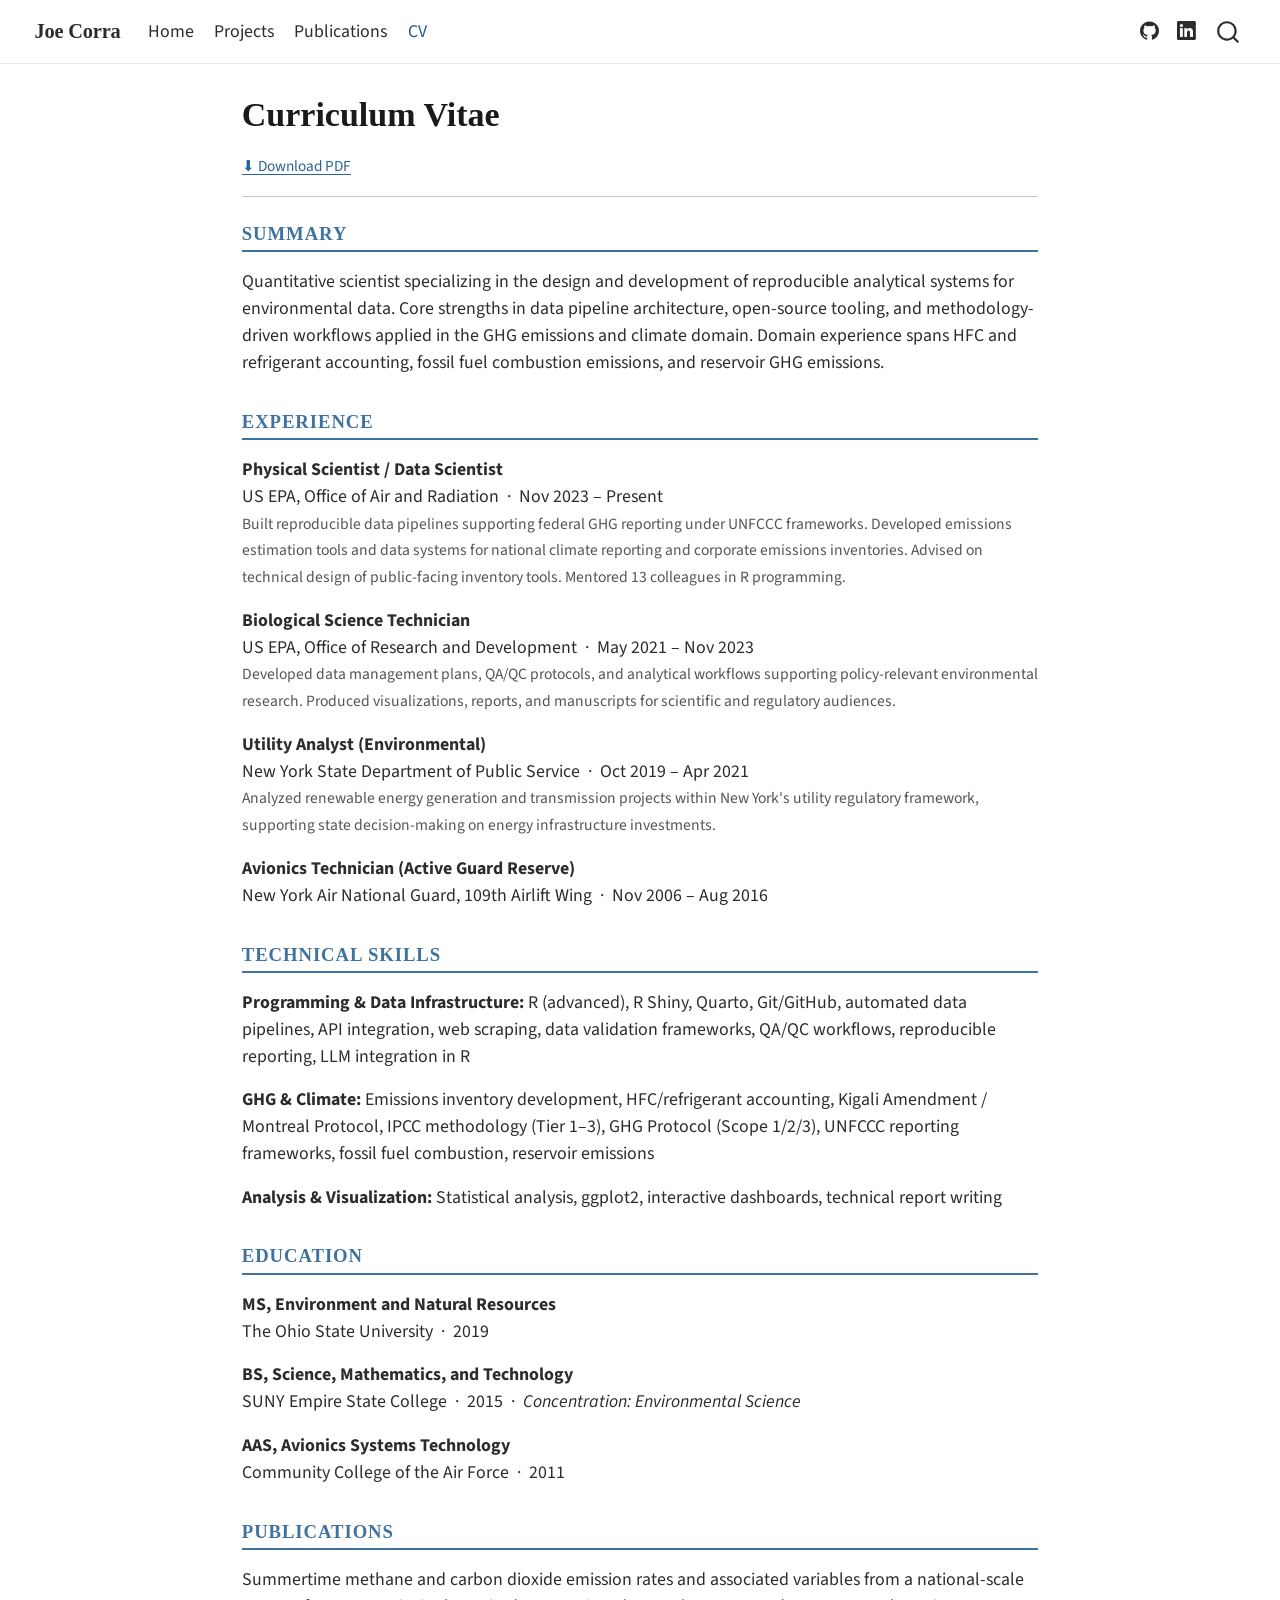
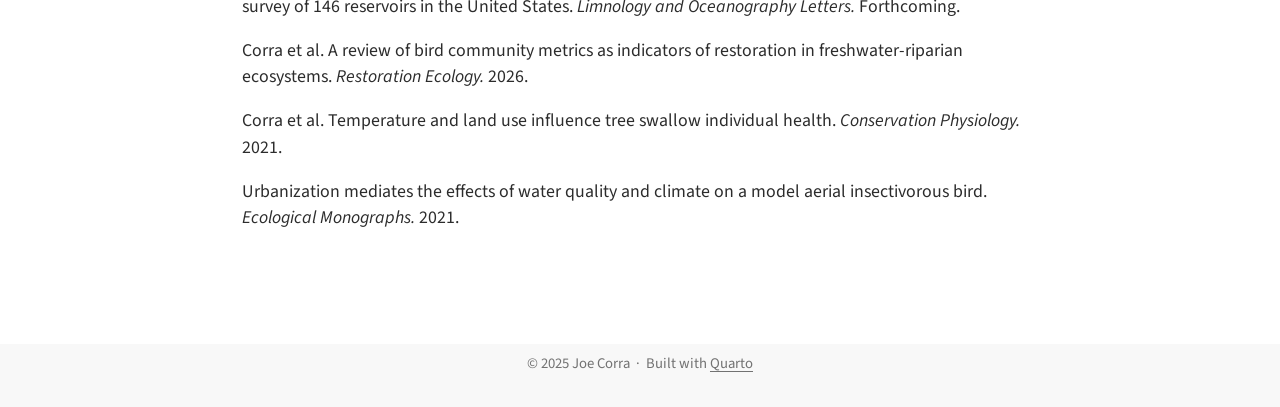
==== cv.html @ 0b9f4dbf "Built site for gh-pages" ====
<!DOCTYPE html>
<html xmlns="http://www.w3.org/1999/xhtml" lang="en" xml:lang="en"><head>

<meta charset="utf-8">
<meta name="generator" content="quarto-1.8.25">

<meta name="viewport" content="width=device-width, initial-scale=1.0, user-scalable=yes">


<title>Curriculum Vitae – Joe Corra</title>
<style>
code{white-space: pre-wrap;}
span.smallcaps{font-variant: small-caps;}
div.columns{display: flex; gap: min(4vw, 1.5em);}
div.column{flex: auto; overflow-x: auto;}
div.hanging-indent{margin-left: 1.5em; text-indent: -1.5em;}
ul.task-list{list-style: none;}
ul.task-list li input[type="checkbox"] {
  width: 0.8em;
  margin: 0 0.8em 0.2em -1em; /* quarto-specific, see https://github.com/quarto-dev/quarto-cli/issues/4556 */ 
  vertical-align: middle;
}
</style>


<script src="site_libs/quarto-nav/quarto-nav.js"></script>
<script src="site_libs/quarto-nav/headroom.min.js"></script>
<script src="site_libs/clipboard/clipboard.min.js"></script>
<script src="site_libs/quarto-search/autocomplete.umd.js"></script>
<script src="site_libs/quarto-search/fuse.min.js"></script>
<script src="site_libs/quarto-search/quarto-search.js"></script>
<meta name="quarto:offset" content="./">
<link href="./images/favicon.png" rel="icon" type="image/png">
<script src="site_libs/quarto-html/quarto.js" type="module"></script>
<script src="site_libs/quarto-html/tabsets/tabsets.js" type="module"></script>
<script src="site_libs/quarto-html/axe/axe-check.js" type="module"></script>
<script src="site_libs/quarto-html/popper.min.js"></script>
<script src="site_libs/quarto-html/tippy.umd.min.js"></script>
<script src="site_libs/quarto-html/anchor.min.js"></script>
<link href="site_libs/quarto-html/tippy.css" rel="stylesheet">
<link href="site_libs/quarto-html/quarto-syntax-highlighting-7b89279ff1a6dce999919e0e67d4d9ec.css" rel="stylesheet" id="quarto-text-highlighting-styles">
<script src="site_libs/bootstrap/bootstrap.min.js"></script>
<link href="site_libs/bootstrap/bootstrap-icons.css" rel="stylesheet">
<link href="site_libs/bootstrap/bootstrap-37721590d85a4b530ad93fb1199bfd0e.min.css" rel="stylesheet" append-hash="true" id="quarto-bootstrap" data-mode="light">
<script id="quarto-search-options" type="application/json">{
  "location": "navbar",
  "copy-button": false,
  "collapse-after": 3,
  "panel-placement": "end",
  "type": "overlay",
  "limit": 50,
  "keyboard-shortcut": [
    "f",
    "/",
    "s"
  ],
  "show-item-context": false,
  "language": {
    "search-no-results-text": "No results",
    "search-matching-documents-text": "matching documents",
    "search-copy-link-title": "Copy link to search",
    "search-hide-matches-text": "Hide additional matches",
    "search-more-match-text": "more match in this document",
    "search-more-matches-text": "more matches in this document",
    "search-clear-button-title": "Clear",
    "search-text-placeholder": "",
    "search-detached-cancel-button-title": "Cancel",
    "search-submit-button-title": "Submit",
    "search-label": "Search"
  }
}</script>
<style>html{ scroll-behavior: smooth; }</style>


<link rel="stylesheet" href="styles/custom.css">
</head>

<body class="nav-fixed fullcontent quarto-light">

<div id="quarto-search-results"></div>
  <header id="quarto-header" class="headroom fixed-top">
    <nav class="navbar navbar-expand-lg " data-bs-theme="dark">
      <div class="navbar-container container-fluid">
      <div class="navbar-brand-container mx-auto">
    <a href="./index.html" class="navbar-brand navbar-brand-logo">
    </a>
    <a class="navbar-brand" href="./index.html">
    <span class="navbar-title">Joe Corra</span>
    </a>
  </div>
            <div id="quarto-search" class="" title="Search"></div>
          <button class="navbar-toggler" type="button" data-bs-toggle="collapse" data-bs-target="#navbarCollapse" aria-controls="navbarCollapse" role="menu" aria-expanded="false" aria-label="Toggle navigation" onclick="if (window.quartoToggleHeadroom) { window.quartoToggleHeadroom(); }">
  <span class="navbar-toggler-icon"></span>
</button>
          <div class="collapse navbar-collapse" id="navbarCollapse">
            <ul class="navbar-nav navbar-nav-scroll me-auto">
  <li class="nav-item">
    <a class="nav-link" href="./index.html"> 
<span class="menu-text">Home</span></a>
  </li>  
  <li class="nav-item">
    <a class="nav-link" href="./projects.html"> 
<span class="menu-text">Projects</span></a>
  </li>  
  <li class="nav-item">
    <a class="nav-link" href="./publications.html"> 
<span class="menu-text">Publications</span></a>
  </li>  
  <li class="nav-item">
    <a class="nav-link active" href="./cv.html" aria-current="page"> 
<span class="menu-text">CV</span></a>
  </li>  
</ul>
            <ul class="navbar-nav navbar-nav-scroll ms-auto">
  <li class="nav-item compact">
    <a class="nav-link" href="https://github.com/joecorra"> <i class="bi bi-github" role="img">
</i> 
<span class="menu-text"></span></a>
  </li>  
  <li class="nav-item compact">
    <a class="nav-link" href="https://linkedin.com/in/joecorra"> <i class="bi bi-linkedin" role="img">
</i> 
<span class="menu-text"></span></a>
  </li>  
</ul>
          </div> <!-- /navcollapse -->
            <div class="quarto-navbar-tools">
</div>
      </div> <!-- /container-fluid -->
    </nav>
</header>
<!-- content -->
<div id="quarto-content" class="quarto-container page-columns page-rows-contents page-layout-article page-navbar">
<!-- sidebar -->
<!-- margin-sidebar -->
    
<!-- main -->
<main class="content" id="quarto-document-content">

<header id="title-block-header" class="quarto-title-block default">
<div class="quarto-title">
<h1 class="title">Curriculum Vitae</h1>
</div>



<div class="quarto-title-meta">

    
  
    
  </div>
  


</header>


<p><a href="cv/resume_corra_j.pdf" download="" style="font-size:0.9rem;"> ⬇ Download PDF </a></p>
<hr>
<div class="cv-section">
  <h3 class="anchored">Summary</h3>
  <p>
    Quantitative scientist specializing in the design and development of reproducible 
    analytical systems for environmental data. Core strengths in data pipeline 
    architecture, open-source tooling, and methodology-driven workflows applied in 
    the GHG emissions and climate domain. Domain experience spans HFC and refrigerant 
    accounting, fossil fuel combustion emissions, and reservoir GHG emissions.
  </p>
</div>

<div class="cv-section">
  <h3 class="anchored">Experience</h3>

  <p>
    <strong>Physical Scientist / Data Scientist</strong><br>
    US EPA, Office of Air and Radiation &nbsp;·&nbsp; Nov 2023 – Present<br>
    <span style="font-size:0.92rem; color:#555;">
      Built reproducible data pipelines supporting federal GHG reporting under UNFCCC 
      frameworks. Developed emissions estimation tools and data systems for national 
      climate reporting and corporate emissions inventories. Advised on technical design 
      of public-facing inventory tools. Mentored 13 colleagues in R programming.
    </span>
  </p>

  <p>
    <strong>Biological Science Technician</strong><br>
    US EPA, Office of Research and Development &nbsp;·&nbsp; May 2021 – Nov 2023<br>
    <span style="font-size:0.92rem; color:#555;">
      Developed data management plans, QA/QC protocols, and analytical workflows 
      supporting policy-relevant environmental research. Produced visualizations, 
      reports, and manuscripts for scientific and regulatory audiences.
    </span>
  </p>

  <p>
    <strong>Utility Analyst (Environmental)</strong><br>
    New York State Department of Public Service &nbsp;·&nbsp; Oct 2019 – Apr 2021<br>
    <span style="font-size:0.92rem; color:#555;">
      Analyzed renewable energy generation and transmission projects within New York's 
      utility regulatory framework, supporting state decision-making on energy 
      infrastructure investments.
    </span>
  </p>

  <p>
    <strong>Avionics Technician (Active Guard Reserve)</strong><br>
    New York Air National Guard, 109th Airlift Wing &nbsp;·&nbsp; Nov 2006 – Aug 2016
  </p>
</div>

<div class="cv-section">
  <h3 class="anchored">Technical Skills</h3>
  <p>
    <strong>Programming &amp; Data Infrastructure:</strong> R (advanced), R Shiny, Quarto, 
    Git/GitHub, automated data pipelines, API integration, web scraping, data validation 
    frameworks, QA/QC workflows, reproducible reporting, LLM integration in R
  </p>
  <p>
    <strong>GHG &amp; Climate:</strong> Emissions inventory development, HFC/refrigerant 
    accounting, Kigali Amendment / Montreal Protocol, IPCC methodology (Tier 1–3), 
    GHG Protocol (Scope 1/2/3), UNFCCC reporting frameworks, fossil fuel combustion, 
    reservoir emissions
  </p>
  <p>
    <strong>Analysis &amp; Visualization:</strong> Statistical analysis, ggplot2, 
    interactive dashboards, technical report writing
  </p>
</div>

<div class="cv-section">
  <h3 class="anchored">Education</h3>
  <p>
    <strong>MS, Environment and Natural Resources</strong><br>
    The Ohio State University &nbsp;·&nbsp; 2019
  </p>
  <p>
    <strong>BS, Science, Mathematics, and Technology</strong><br>
    SUNY Empire State College &nbsp;·&nbsp; 2015 &nbsp;·&nbsp; 
    <em>Concentration: Environmental Science</em>
  </p>
  <p>
    <strong>AAS, Avionics Systems Technology</strong><br>
    Community College of the Air Force &nbsp;·&nbsp; 2011
  </p>
</div>

<div class="cv-section">
  <h3 class="anchored">Publications</h3>
  <p>
    Summertime methane and carbon dioxide emission rates and associated variables from 
    a national-scale survey of 146 reservoirs in the United States. 
    <em>Limnology and Oceanography Letters.</em> Forthcoming.
  </p>
  <p>
    Corra et al. A review of bird community metrics as indicators of restoration in 
    freshwater-riparian ecosystems. <em>Restoration Ecology.</em> 2026.
  </p>
  <p>
    Corra et al. Temperature and land use influence tree swallow individual health. 
    <em>Conservation Physiology.</em> 2021.
  </p>
  <p>
    Urbanization mediates the effects of water quality and climate on a model aerial 
    insectivorous bird. <em>Ecological Monographs.</em> 2021.
  </p>
</div>



</main> <!-- /main -->
<script id="quarto-html-after-body" type="application/javascript">
  window.document.addEventListener("DOMContentLoaded", function (event) {
    const icon = "";
    const anchorJS = new window.AnchorJS();
    anchorJS.options = {
      placement: 'right',
      icon: icon
    };
    anchorJS.add('.anchored');
    const isCodeAnnotation = (el) => {
      for (const clz of el.classList) {
        if (clz.startsWith('code-annotation-')) {                     
          return true;
        }
      }
      return false;
    }
    const onCopySuccess = function(e) {
      // button target
      const button = e.trigger;
      // don't keep focus
      button.blur();
      // flash "checked"
      button.classList.add('code-copy-button-checked');
      var currentTitle = button.getAttribute("title");
      button.setAttribute("title", "Copied!");
      let tooltip;
      if (window.bootstrap) {
        button.setAttribute("data-bs-toggle", "tooltip");
        button.setAttribute("data-bs-placement", "left");
        button.setAttribute("data-bs-title", "Copied!");
        tooltip = new bootstrap.Tooltip(button, 
          { trigger: "manual", 
            customClass: "code-copy-button-tooltip",
            offset: [0, -8]});
        tooltip.show();    
      }
      setTimeout(function() {
        if (tooltip) {
          tooltip.hide();
          button.removeAttribute("data-bs-title");
          button.removeAttribute("data-bs-toggle");
          button.removeAttribute("data-bs-placement");
        }
        button.setAttribute("title", currentTitle);
        button.classList.remove('code-copy-button-checked');
      }, 1000);
      // clear code selection
      e.clearSelection();
    }
    const getTextToCopy = function(trigger) {
      const outerScaffold = trigger.parentElement.cloneNode(true);
      const codeEl = outerScaffold.querySelector('code');
      for (const childEl of codeEl.children) {
        if (isCodeAnnotation(childEl)) {
          childEl.remove();
        }
      }
      return codeEl.innerText;
    }
    const clipboard = new window.ClipboardJS('.code-copy-button:not([data-in-quarto-modal])', {
      text: getTextToCopy
    });
    clipboard.on('success', onCopySuccess);
    if (window.document.getElementById('quarto-embedded-source-code-modal')) {
      const clipboardModal = new window.ClipboardJS('.code-copy-button[data-in-quarto-modal]', {
        text: getTextToCopy,
        container: window.document.getElementById('quarto-embedded-source-code-modal')
      });
      clipboardModal.on('success', onCopySuccess);
    }
      var localhostRegex = new RegExp(/^(?:http|https):\/\/localhost\:?[0-9]*\//);
      var mailtoRegex = new RegExp(/^mailto:/);
        var filterRegex = new RegExp('/' + window.location.host + '/');
      var isInternal = (href) => {
          return filterRegex.test(href) || localhostRegex.test(href) || mailtoRegex.test(href);
      }
      // Inspect non-navigation links and adorn them if external
     var links = window.document.querySelectorAll('a[href]:not(.nav-link):not(.navbar-brand):not(.toc-action):not(.sidebar-link):not(.sidebar-item-toggle):not(.pagination-link):not(.no-external):not([aria-hidden]):not(.dropdown-item):not(.quarto-navigation-tool):not(.about-link)');
      for (var i=0; i<links.length; i++) {
        const link = links[i];
        if (!isInternal(link.href)) {
          // undo the damage that might have been done by quarto-nav.js in the case of
          // links that we want to consider external
          if (link.dataset.originalHref !== undefined) {
            link.href = link.dataset.originalHref;
          }
        }
      }
    function tippyHover(el, contentFn, onTriggerFn, onUntriggerFn) {
      const config = {
        allowHTML: true,
        maxWidth: 500,
        delay: 100,
        arrow: false,
        appendTo: function(el) {
            return el.parentElement;
        },
        interactive: true,
        interactiveBorder: 10,
        theme: 'quarto',
        placement: 'bottom-start',
      };
      if (contentFn) {
        config.content = contentFn;
      }
      if (onTriggerFn) {
        config.onTrigger = onTriggerFn;
      }
      if (onUntriggerFn) {
        config.onUntrigger = onUntriggerFn;
      }
      window.tippy(el, config); 
    }
    const noterefs = window.document.querySelectorAll('a[role="doc-noteref"]');
    for (var i=0; i<noterefs.length; i++) {
      const ref = noterefs[i];
      tippyHover(ref, function() {
        // use id or data attribute instead here
        let href = ref.getAttribute('data-footnote-href') || ref.getAttribute('href');
        try { href = new URL(href).hash; } catch {}
        const id = href.replace(/^#\/?/, "");
        const note = window.document.getElementById(id);
        if (note) {
          return note.innerHTML;
        } else {
          return "";
        }
      });
    }
    const xrefs = window.document.querySelectorAll('a.quarto-xref');
    const processXRef = (id, note) => {
      // Strip column container classes
      const stripColumnClz = (el) => {
        el.classList.remove("page-full", "page-columns");
        if (el.children) {
          for (const child of el.children) {
            stripColumnClz(child);
          }
        }
      }
      stripColumnClz(note)
      if (id === null || id.startsWith('sec-')) {
        // Special case sections, only their first couple elements
        const container = document.createElement("div");
        if (note.children && note.children.length > 2) {
          container.appendChild(note.children[0].cloneNode(true));
          for (let i = 1; i < note.children.length; i++) {
            const child = note.children[i];
            if (child.tagName === "P" && child.innerText === "") {
              continue;
            } else {
              container.appendChild(child.cloneNode(true));
              break;
            }
          }
          if (window.Quarto?.typesetMath) {
            window.Quarto.typesetMath(container);
          }
          return container.innerHTML
        } else {
          if (window.Quarto?.typesetMath) {
            window.Quarto.typesetMath(note);
          }
          return note.innerHTML;
        }
      } else {
        // Remove any anchor links if they are present
        const anchorLink = note.querySelector('a.anchorjs-link');
        if (anchorLink) {
          anchorLink.remove();
        }
        if (window.Quarto?.typesetMath) {
          window.Quarto.typesetMath(note);
        }
        if (note.classList.contains("callout")) {
          return note.outerHTML;
        } else {
          return note.innerHTML;
        }
      }
    }
    for (var i=0; i<xrefs.length; i++) {
      const xref = xrefs[i];
      tippyHover(xref, undefined, function(instance) {
        instance.disable();
        let url = xref.getAttribute('href');
        let hash = undefined; 
        if (url.startsWith('#')) {
          hash = url;
        } else {
          try { hash = new URL(url).hash; } catch {}
        }
        if (hash) {
          const id = hash.replace(/^#\/?/, "");
          const note = window.document.getElementById(id);
          if (note !== null) {
            try {
              const html = processXRef(id, note.cloneNode(true));
              instance.setContent(html);
            } finally {
              instance.enable();
              instance.show();
            }
          } else {
            // See if we can fetch this
            fetch(url.split('#')[0])
            .then(res => res.text())
            .then(html => {
              const parser = new DOMParser();
              const htmlDoc = parser.parseFromString(html, "text/html");
              const note = htmlDoc.getElementById(id);
              if (note !== null) {
                const html = processXRef(id, note);
                instance.setContent(html);
              } 
            }).finally(() => {
              instance.enable();
              instance.show();
            });
          }
        } else {
          // See if we can fetch a full url (with no hash to target)
          // This is a special case and we should probably do some content thinning / targeting
          fetch(url)
          .then(res => res.text())
          .then(html => {
            const parser = new DOMParser();
            const htmlDoc = parser.parseFromString(html, "text/html");
            const note = htmlDoc.querySelector('main.content');
            if (note !== null) {
              // This should only happen for chapter cross references
              // (since there is no id in the URL)
              // remove the first header
              if (note.children.length > 0 && note.children[0].tagName === "HEADER") {
                note.children[0].remove();
              }
              const html = processXRef(null, note);
              instance.setContent(html);
            } 
          }).finally(() => {
            instance.enable();
            instance.show();
          });
        }
      }, function(instance) {
      });
    }
        let selectedAnnoteEl;
        const selectorForAnnotation = ( cell, annotation) => {
          let cellAttr = 'data-code-cell="' + cell + '"';
          let lineAttr = 'data-code-annotation="' +  annotation + '"';
          const selector = 'span[' + cellAttr + '][' + lineAttr + ']';
          return selector;
        }
        const selectCodeLines = (annoteEl) => {
          const doc = window.document;
          const targetCell = annoteEl.getAttribute("data-target-cell");
          const targetAnnotation = annoteEl.getAttribute("data-target-annotation");
          const annoteSpan = window.document.querySelector(selectorForAnnotation(targetCell, targetAnnotation));
          const lines = annoteSpan.getAttribute("data-code-lines").split(",");
          const lineIds = lines.map((line) => {
            return targetCell + "-" + line;
          })
          let top = null;
          let height = null;
          let parent = null;
          if (lineIds.length > 0) {
              //compute the position of the single el (top and bottom and make a div)
              const el = window.document.getElementById(lineIds[0]);
              top = el.offsetTop;
              height = el.offsetHeight;
              parent = el.parentElement.parentElement;
            if (lineIds.length > 1) {
              const lastEl = window.document.getElementById(lineIds[lineIds.length - 1]);
              const bottom = lastEl.offsetTop + lastEl.offsetHeight;
              height = bottom - top;
            }
            if (top !== null && height !== null && parent !== null) {
              // cook up a div (if necessary) and position it 
              let div = window.document.getElementById("code-annotation-line-highlight");
              if (div === null) {
                div = window.document.createElement("div");
                div.setAttribute("id", "code-annotation-line-highlight");
                div.style.position = 'absolute';
                parent.appendChild(div);
              }
              div.style.top = top - 2 + "px";
              div.style.height = height + 4 + "px";
              div.style.left = 0;
              let gutterDiv = window.document.getElementById("code-annotation-line-highlight-gutter");
              if (gutterDiv === null) {
                gutterDiv = window.document.createElement("div");
                gutterDiv.setAttribute("id", "code-annotation-line-highlight-gutter");
                gutterDiv.style.position = 'absolute';
                const codeCell = window.document.getElementById(targetCell);
                const gutter = codeCell.querySelector('.code-annotation-gutter');
                gutter.appendChild(gutterDiv);
              }
              gutterDiv.style.top = top - 2 + "px";
              gutterDiv.style.height = height + 4 + "px";
            }
            selectedAnnoteEl = annoteEl;
          }
        };
        const unselectCodeLines = () => {
          const elementsIds = ["code-annotation-line-highlight", "code-annotation-line-highlight-gutter"];
          elementsIds.forEach((elId) => {
            const div = window.document.getElementById(elId);
            if (div) {
              div.remove();
            }
          });
          selectedAnnoteEl = undefined;
        };
          // Handle positioning of the toggle
      window.addEventListener(
        "resize",
        throttle(() => {
          elRect = undefined;
          if (selectedAnnoteEl) {
            selectCodeLines(selectedAnnoteEl);
          }
        }, 10)
      );
      function throttle(fn, ms) {
      let throttle = false;
      let timer;
        return (...args) => {
          if(!throttle) { // first call gets through
              fn.apply(this, args);
              throttle = true;
          } else { // all the others get throttled
              if(timer) clearTimeout(timer); // cancel #2
              timer = setTimeout(() => {
                fn.apply(this, args);
                timer = throttle = false;
              }, ms);
          }
        };
      }
        // Attach click handler to the DT
        const annoteDls = window.document.querySelectorAll('dt[data-target-cell]');
        for (const annoteDlNode of annoteDls) {
          annoteDlNode.addEventListener('click', (event) => {
            const clickedEl = event.target;
            if (clickedEl !== selectedAnnoteEl) {
              unselectCodeLines();
              const activeEl = window.document.querySelector('dt[data-target-cell].code-annotation-active');
              if (activeEl) {
                activeEl.classList.remove('code-annotation-active');
              }
              selectCodeLines(clickedEl);
              clickedEl.classList.add('code-annotation-active');
            } else {
              // Unselect the line
              unselectCodeLines();
              clickedEl.classList.remove('code-annotation-active');
            }
          });
        }
    const findCites = (el) => {
      const parentEl = el.parentElement;
      if (parentEl) {
        const cites = parentEl.dataset.cites;
        if (cites) {
          return {
            el,
            cites: cites.split(' ')
          };
        } else {
          return findCites(el.parentElement)
        }
      } else {
        return undefined;
      }
    };
    var bibliorefs = window.document.querySelectorAll('a[role="doc-biblioref"]');
    for (var i=0; i<bibliorefs.length; i++) {
      const ref = bibliorefs[i];
      const citeInfo = findCites(ref);
      if (citeInfo) {
        tippyHover(citeInfo.el, function() {
          var popup = window.document.createElement('div');
          citeInfo.cites.forEach(function(cite) {
            var citeDiv = window.document.createElement('div');
            citeDiv.classList.add('hanging-indent');
            citeDiv.classList.add('csl-entry');
            var biblioDiv = window.document.getElementById('ref-' + cite);
            if (biblioDiv) {
              citeDiv.innerHTML = biblioDiv.innerHTML;
            }
            popup.appendChild(citeDiv);
          });
          return popup.innerHTML;
        });
      }
    }
  });
  </script>
</div> <!-- /content -->
<footer class="footer">
  <div class="nav-footer">
    <div class="nav-footer-left">
      &nbsp;
    </div>   
    <div class="nav-footer-center">
<p>© 2025 Joe Corra &nbsp;·&nbsp; Built with <a href="https://quarto.org">Quarto</a></p>
</div>
    <div class="nav-footer-right">
      &nbsp;
    </div>
  </div>
</footer>




<script src="site_libs/quarto-html/zenscroll-min.js"></script>
</body></html>
---- site_libs/quarto-html/tippy.css ----
.tippy-box[data-animation=fade][data-state=hidden]{opacity:0}[data-tippy-root]{max-width:calc(100vw - 10px)}.tippy-box{position:relative;background-color:#333;color:#fff;border-radius:4px;font-size:14px;line-height:1.4;white-space:normal;outline:0;transition-property:transform,visibility,opacity}.tippy-box[data-placement^=top]>.tippy-arrow{bottom:0}.tippy-box[data-placement^=top]>.tippy-arrow:before{bottom:-7px;left:0;border-width:8px 8px 0;border-top-color:initial;transform-origin:center top}.tippy-box[data-placement^=bottom]>.tippy-arrow{top:0}.tippy-box[data-placement^=bottom]>.tippy-arrow:before{top:-7px;left:0;border-width:0 8px 8px;border-bottom-color:initial;transform-origin:center bottom}.tippy-box[data-placement^=left]>.tippy-arrow{right:0}.tippy-box[data-placement^=left]>.tippy-arrow:before{border-width:8px 0 8px 8px;border-left-color:initial;right:-7px;transform-origin:center left}.tippy-box[data-placement^=right]>.tippy-arrow{left:0}.tippy-box[data-placement^=right]>.tippy-arrow:before{left:-7px;border-width:8px 8px 8px 0;border-right-color:initial;transform-origin:center right}.tippy-box[data-inertia][data-state=visible]{transition-timing-function:cubic-bezier(.54,1.5,.38,1.11)}.tippy-arrow{width:16px;height:16px;color:#333}.tippy-arrow:before{content:"";position:absolute;border-color:transparent;border-style:solid}.tippy-content{position:relative;padding:5px 9px;z-index:1}
---- site_libs/quarto-html/quarto-syntax-highlighting-7b89279ff1a6dce999919e0e67d4d9ec.css ----
/* quarto syntax highlight colors */
:root {
  --quarto-hl-ot-color: #003B4F;
  --quarto-hl-at-color: #657422;
  --quarto-hl-ss-color: #20794D;
  --quarto-hl-an-color: #5E5E5E;
  --quarto-hl-fu-color: #4758AB;
  --quarto-hl-st-color: #20794D;
  --quarto-hl-cf-color: #003B4F;
  --quarto-hl-op-color: #5E5E5E;
  --quarto-hl-er-color: #AD0000;
  --quarto-hl-bn-color: #AD0000;
  --quarto-hl-al-color: #AD0000;
  --quarto-hl-va-color: #111111;
  --quarto-hl-bu-color: inherit;
  --quarto-hl-ex-color: inherit;
  --quarto-hl-pp-color: #AD0000;
  --quarto-hl-in-color: #5E5E5E;
  --quarto-hl-vs-color: #20794D;
  --quarto-hl-wa-color: #5E5E5E;
  --quarto-hl-do-color: #5E5E5E;
  --quarto-hl-im-color: #00769E;
  --quarto-hl-ch-color: #20794D;
  --quarto-hl-dt-color: #AD0000;
  --quarto-hl-fl-color: #AD0000;
  --quarto-hl-co-color: #5E5E5E;
  --quarto-hl-cv-color: #5E5E5E;
  --quarto-hl-cn-color: #8f5902;
  --quarto-hl-sc-color: #5E5E5E;
  --quarto-hl-dv-color: #AD0000;
  --quarto-hl-kw-color: #003B4F;
}

/* other quarto variables */
:root {
  --quarto-font-monospace: SFMono-Regular, Menlo, Monaco, Consolas, "Liberation Mono", "Courier New", monospace;
}

/* syntax highlight based on Pandoc's rules */
pre > code.sourceCode > span {
  color: #003B4F;
}

code.sourceCode > span {
  color: #003B4F;
}

div.sourceCode,
div.sourceCode pre.sourceCode {
  color: #003B4F;
}

/* Normal */
code span {
  color: #003B4F;
}

/* Alert */
code span.al {
  color: #AD0000;
  font-style: inherit;
}

/* Annotation */
code span.an {
  color: #5E5E5E;
  font-style: inherit;
}

/* Attribute */
code span.at {
  color: #657422;
  font-style: inherit;
}

/* BaseN */
code span.bn {
  color: #AD0000;
  font-style: inherit;
}

/* BuiltIn */
code span.bu {
  font-style: inherit;
}

/* ControlFlow */
code span.cf {
  color: #003B4F;
  font-weight: bold;
  font-style: inherit;
}

/* Char */
code span.ch {
  color: #20794D;
  font-style: inherit;
}

/* Constant */
code span.cn {
  color: #8f5902;
  font-style: inherit;
}

/* Comment */
code span.co {
  color: #5E5E5E;
  font-style: inherit;
}

/* CommentVar */
code span.cv {
  color: #5E5E5E;
  font-style: italic;
}

/* Documentation */
code span.do {
  color: #5E5E5E;
  font-style: italic;
}

/* DataType */
code span.dt {
  color: #AD0000;
  font-style: inherit;
}

/* DecVal */
code span.dv {
  color: #AD0000;
  font-style: inherit;
}

/* Error */
code span.er {
  color: #AD0000;
  font-style: inherit;
}

/* Extension */
code span.ex {
  font-style: inherit;
}

/* Float */
code span.fl {
  color: #AD0000;
  font-style: inherit;
}

/* Function */
code span.fu {
  color: #4758AB;
  font-style: inherit;
}

/* Import */
code span.im {
  color: #00769E;
  font-style: inherit;
}

/* Information */
code span.in {
  color: #5E5E5E;
  font-style: inherit;
}

/* Keyword */
code span.kw {
  color: #003B4F;
  font-weight: bold;
  font-style: inherit;
}

/* Operator */
code span.op {
  color: #5E5E5E;
  font-style: inherit;
}

/* Other */
code span.ot {
  color: #003B4F;
  font-style: inherit;
}

/* Preprocessor */
code span.pp {
  color: #AD0000;
  font-style: inherit;
}

/* SpecialChar */
code span.sc {
  color: #5E5E5E;
  font-style: inherit;
}

/* SpecialString */
code span.ss {
  color: #20794D;
  font-style: inherit;
}

/* String */
code span.st {
  color: #20794D;
  font-style: inherit;
}

/* Variable */
code span.va {
  color: #111111;
  font-style: inherit;
}

/* VerbatimString */
code span.vs {
  color: #20794D;
  font-style: inherit;
}

/* Warning */
code span.wa {
  color: #5E5E5E;
  font-style: italic;
}

.prevent-inlining {
  content: "</";
}

/*# sourceMappingURL=3944bc705cfaf4c80e56f77c5205168a.css.map */
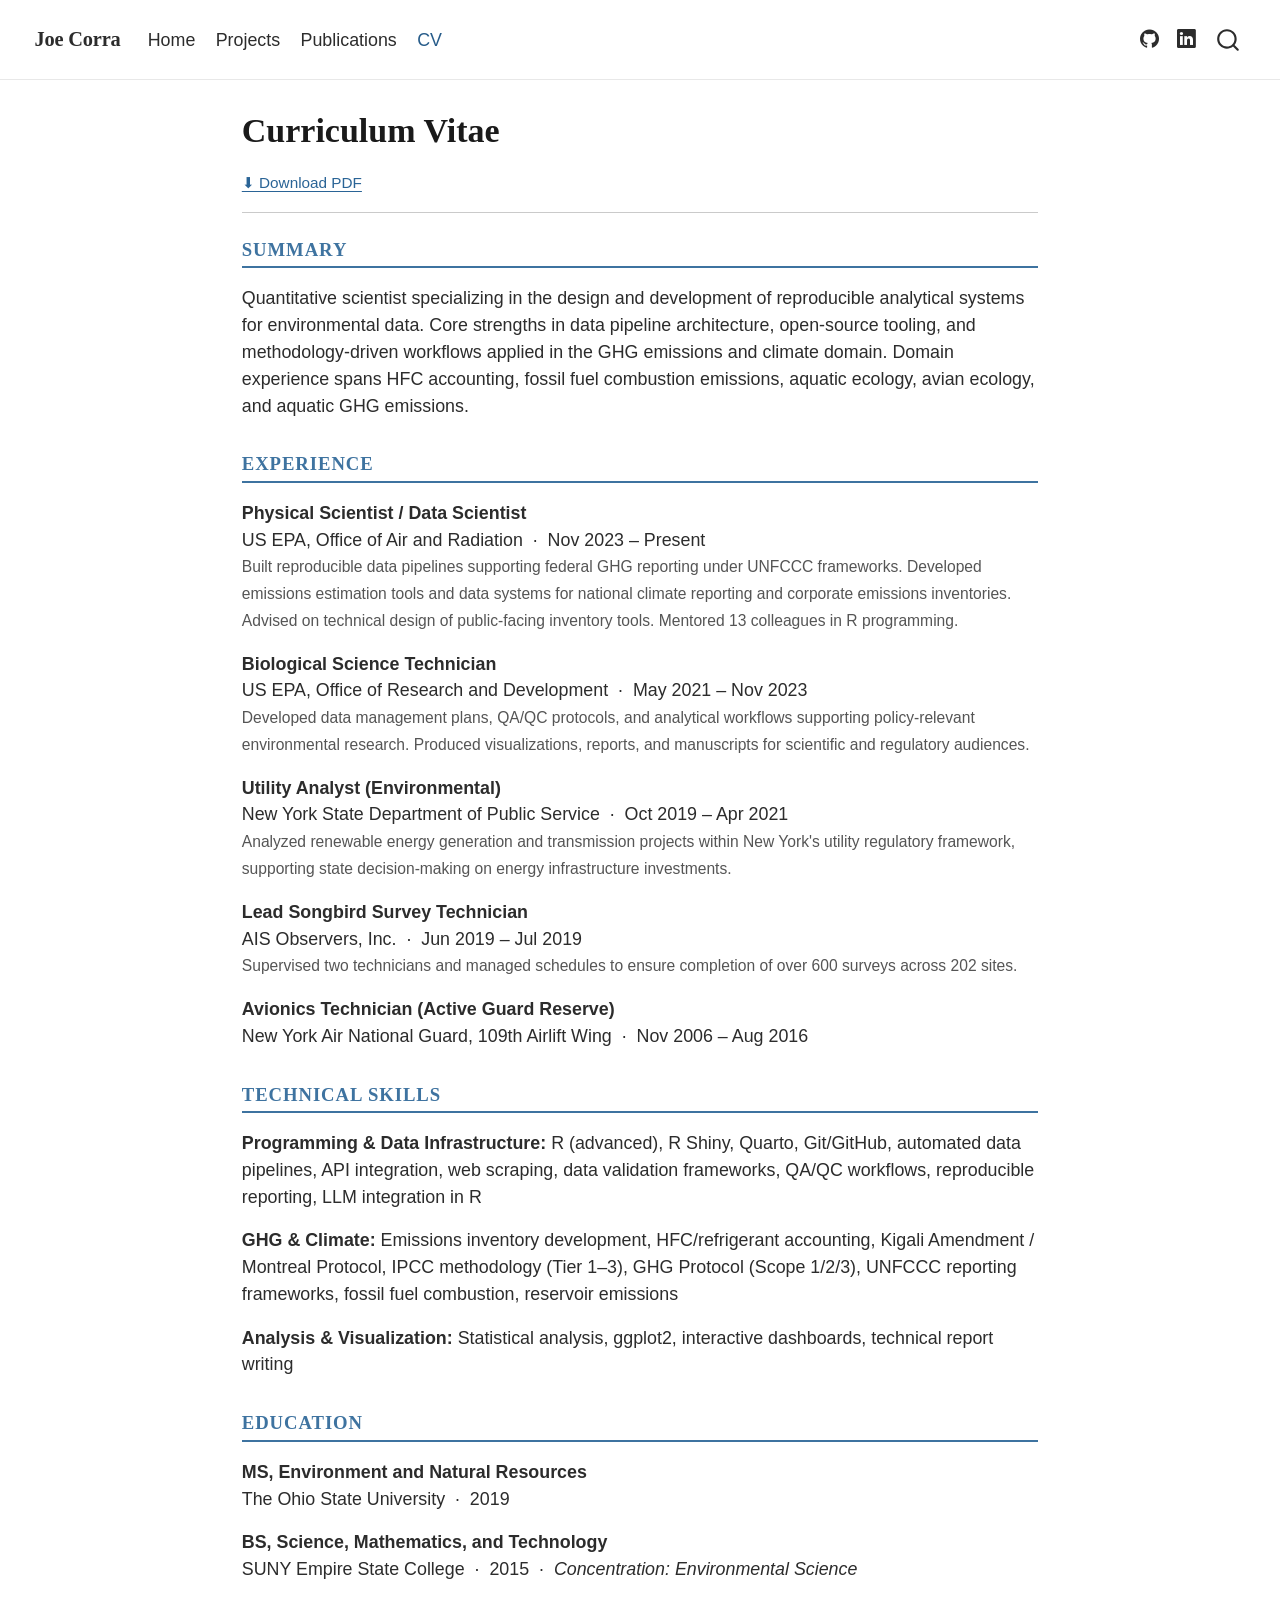
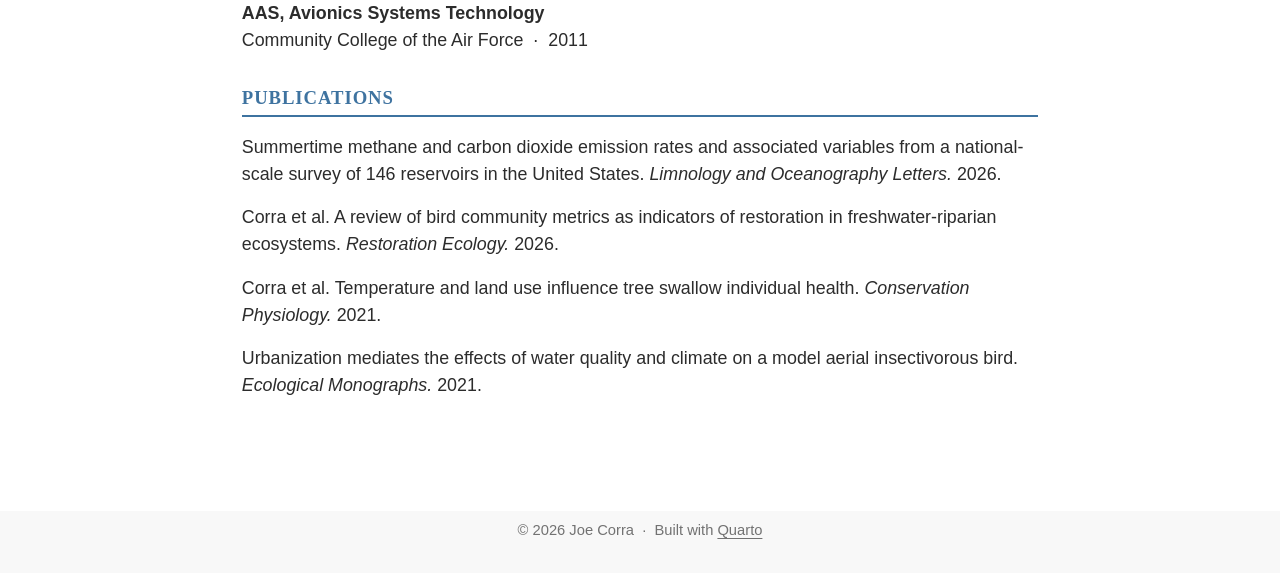
==== commit 642b2454: "Built site for gh-pages" ====
--- a/cv.html
+++ b/cv.html
@@ -41,7 +41,7 @@
 <link href="site_libs/quarto-html/quarto-syntax-highlighting-7b89279ff1a6dce999919e0e67d4d9ec.css" rel="stylesheet" id="quarto-text-highlighting-styles">
 <script src="site_libs/bootstrap/bootstrap.min.js"></script>
 <link href="site_libs/bootstrap/bootstrap-icons.css" rel="stylesheet">
-<link href="site_libs/bootstrap/bootstrap-37721590d85a4b530ad93fb1199bfd0e.min.css" rel="stylesheet" append-hash="true" id="quarto-bootstrap" data-mode="light">
+<link href="site_libs/bootstrap/bootstrap-c6a5c3f8f04fd6300be60ed5f4f0f182.min.css" rel="stylesheet" append-hash="true" id="quarto-bootstrap" data-mode="light">
 <script id="quarto-search-options" type="application/json">{
   "location": "navbar",
   "copy-button": false,
@@ -113,12 +113,12 @@
 </ul>
             <ul class="navbar-nav navbar-nav-scroll ms-auto">
   <li class="nav-item compact">
-    <a class="nav-link" href="https://github.com/joecorra"> <i class="bi bi-github" role="img">
+    <a class="nav-link" href="https://github.com/joewcorra"> <i class="bi bi-github" role="img">
 </i> 
 <span class="menu-text"></span></a>
   </li>  
   <li class="nav-item compact">
-    <a class="nav-link" href="https://linkedin.com/in/joecorra"> <i class="bi bi-linkedin" role="img">
+    <a class="nav-link" href="https://linkedin.com/in/joe-corra-960951164/"> <i class="bi bi-linkedin" role="img">
 </i> 
 <span class="menu-text"></span></a>
   </li>  
@@ -164,8 +164,8 @@
     Quantitative scientist specializing in the design and development of reproducible 
     analytical systems for environmental data. Core strengths in data pipeline 
     architecture, open-source tooling, and methodology-driven workflows applied in 
-    the GHG emissions and climate domain. Domain experience spans HFC and refrigerant 
-    accounting, fossil fuel combustion emissions, and reservoir GHG emissions.
+    the GHG emissions and climate domain. Domain experience spans HFC
+    accounting, fossil fuel combustion emissions, aquatic ecology, avian ecology, and aquatic GHG emissions.
   </p>
 </div>
 
@@ -203,6 +203,14 @@
     </span>
   </p>
 
+    <strong>Lead Songbird Survey Technician</strong><br>
+    AIS Observers, Inc. &nbsp;·&nbsp; Jun 2019 – Jul 2019<br>
+    <span style="font-size:0.92rem; color:#555;">
+      Supervised two technicians and managed schedules to ensure completion of over 600 surveys
+across 202 sites.
+    </span>
+  <p></p>
+  
   <p>
     <strong>Avionics Technician (Active Guard Reserve)</strong><br>
     New York Air National Guard, 109th Airlift Wing &nbsp;·&nbsp; Nov 2006 – Aug 2016
@@ -250,7 +258,7 @@
   <p>
     Summertime methane and carbon dioxide emission rates and associated variables from 
     a national-scale survey of 146 reservoirs in the United States. 
-    <em>Limnology and Oceanography Letters.</em> Forthcoming.
+    <em>Limnology and Oceanography Letters.</em> 2026.
   </p>
   <p>
     Corra et al. A review of bird community metrics as indicators of restoration in 
@@ -342,7 +350,7 @@
     }
       var localhostRegex = new RegExp(/^(?:http|https):\/\/localhost\:?[0-9]*\//);
       var mailtoRegex = new RegExp(/^mailto:/);
-        var filterRegex = new RegExp('/' + window.location.host + '/');
+        var filterRegex = new RegExp("https:\/\/joewcorra\.com");
       var isInternal = (href) => {
           return filterRegex.test(href) || localhostRegex.test(href) || mailtoRegex.test(href);
       }
@@ -676,7 +684,7 @@
       &nbsp;
     </div>   
     <div class="nav-footer-center">
-<p>© 2025 Joe Corra &nbsp;·&nbsp; Built with <a href="https://quarto.org">Quarto</a></p>
+<p>© 2026 Joe Corra &nbsp;·&nbsp; Built with <a href="https://quarto.org">Quarto</a></p>
 </div>
     <div class="nav-footer-right">
       &nbsp;
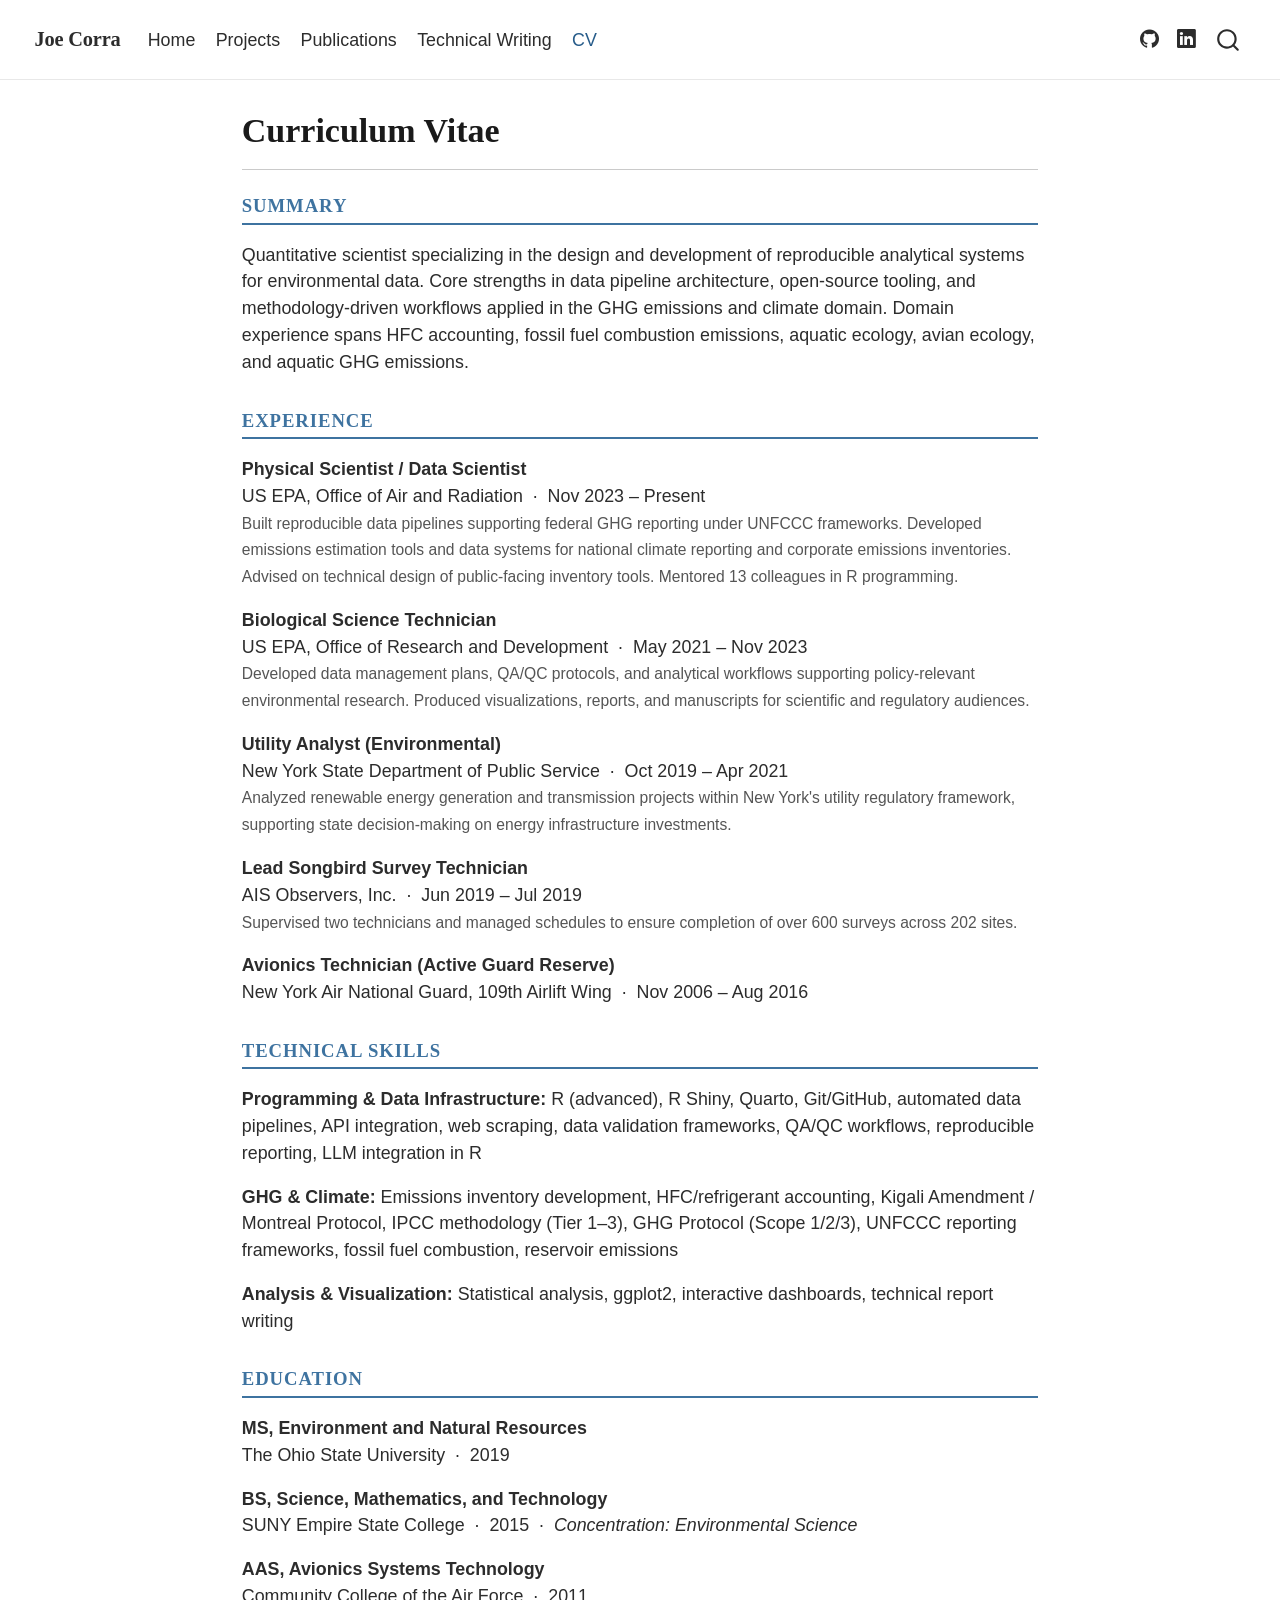
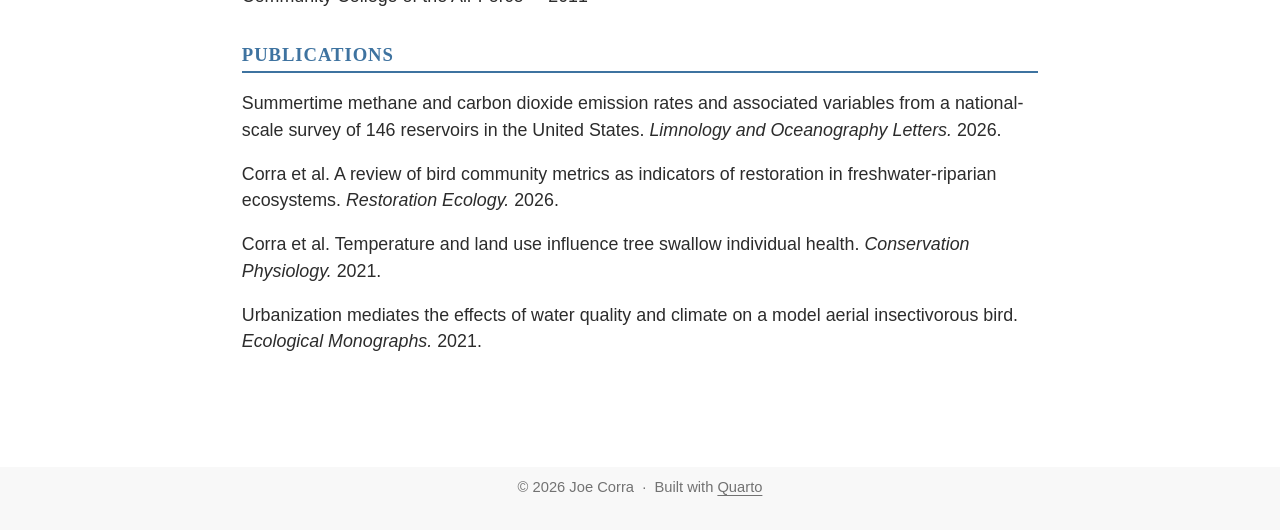
==== commit ba7d2704: "Built site for gh-pages" ====
--- a/cv.html
+++ b/cv.html
@@ -41,7 +41,7 @@
 <link href="site_libs/quarto-html/quarto-syntax-highlighting-7b89279ff1a6dce999919e0e67d4d9ec.css" rel="stylesheet" id="quarto-text-highlighting-styles">
 <script src="site_libs/bootstrap/bootstrap.min.js"></script>
 <link href="site_libs/bootstrap/bootstrap-icons.css" rel="stylesheet">
-<link href="site_libs/bootstrap/bootstrap-c6a5c3f8f04fd6300be60ed5f4f0f182.min.css" rel="stylesheet" append-hash="true" id="quarto-bootstrap" data-mode="light">
+<link href="site_libs/bootstrap/bootstrap-96ac2d035ff903fe32fe4ef6b99d6f7f.min.css" rel="stylesheet" append-hash="true" id="quarto-bootstrap" data-mode="light">
 <script id="quarto-search-options" type="application/json">{
   "location": "navbar",
   "copy-button": false,
@@ -105,6 +105,10 @@
   <li class="nav-item">
     <a class="nav-link" href="./publications.html"> 
 <span class="menu-text">Publications</span></a>
+  </li>  
+  <li class="nav-item">
+    <a class="nav-link" href="./technical_writing.html"> 
+<span class="menu-text">Technical Writing</span></a>
   </li>  
   <li class="nav-item">
     <a class="nav-link active" href="./cv.html" aria-current="page"> 
@@ -156,7 +160,9 @@
 </header>
 
 
-<p><a href="cv/resume_corra_j.pdf" download="" style="font-size:0.9rem;"> ⬇ Download PDF </a></p>
+<!-- <a href="cv/resume_corra_j.pdf" download style="font-size:0.9rem;"> -->
+<!--   ⬇ Download PDF -->
+<!-- </a> -->
 <hr>
 <div class="cv-section">
   <h3 class="anchored">Summary</h3>
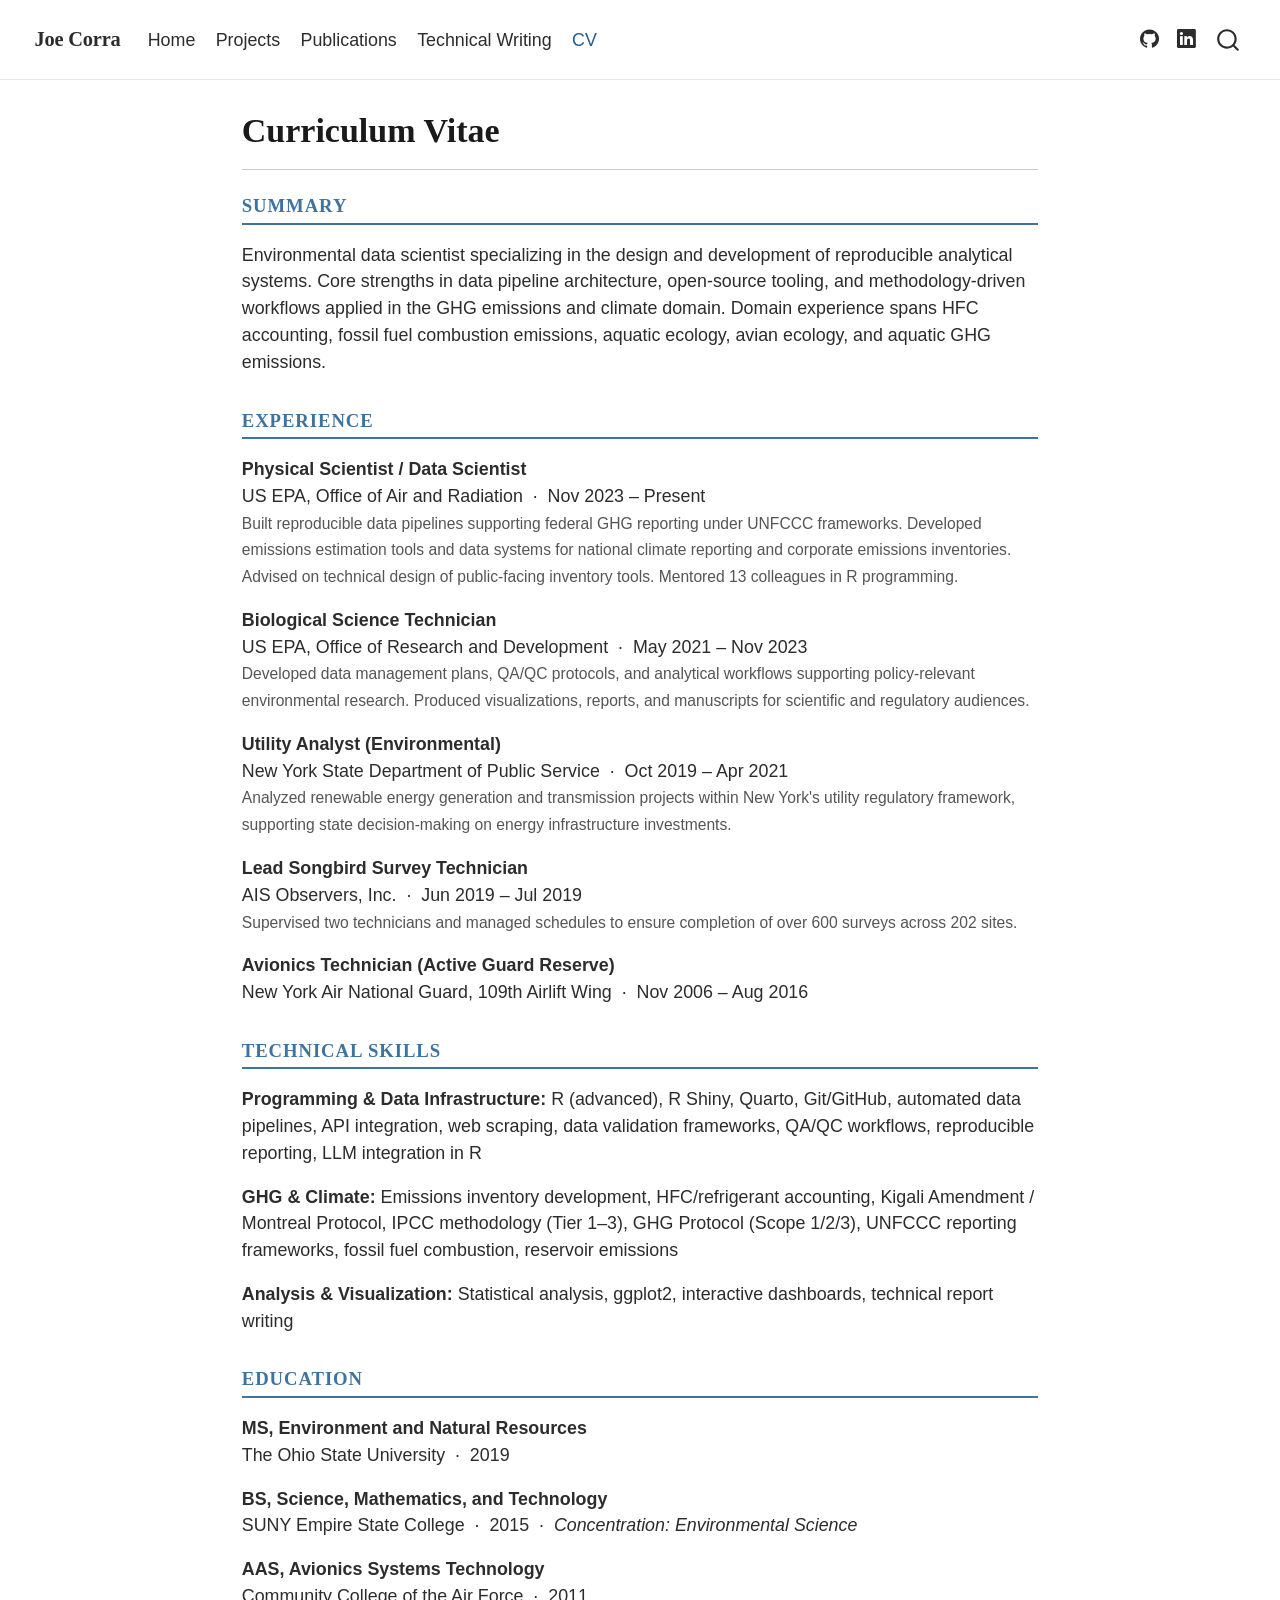
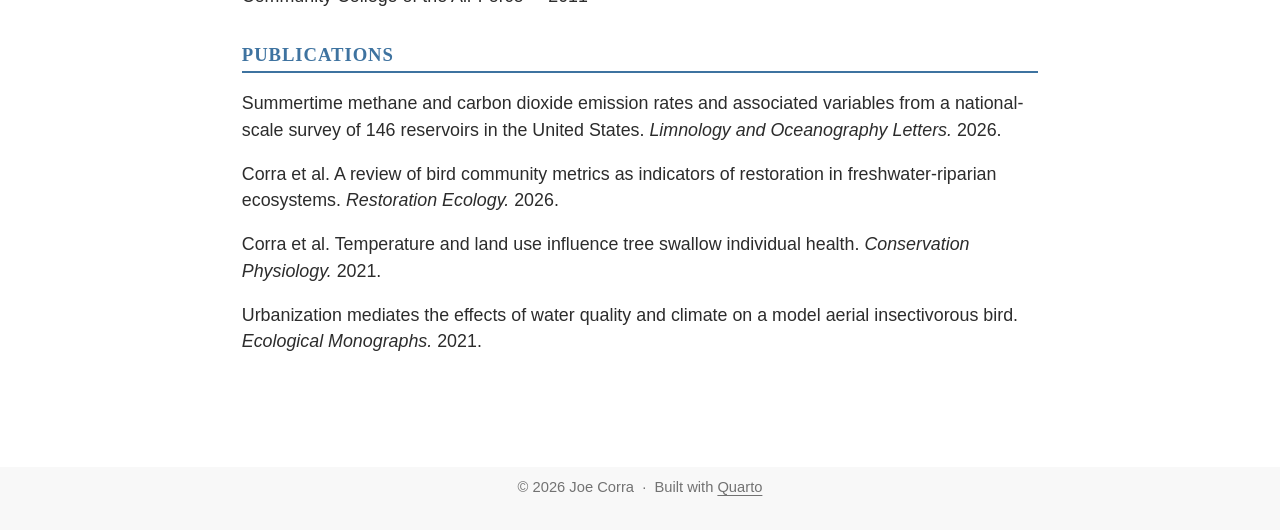
==== commit 34453bc4: "Built site for gh-pages" ====
--- a/cv.html
+++ b/cv.html
@@ -167,8 +167,8 @@
 <div class="cv-section">
   <h3 class="anchored">Summary</h3>
   <p>
-    Quantitative scientist specializing in the design and development of reproducible 
-    analytical systems for environmental data. Core strengths in data pipeline 
+    Environmental data scientist specializing in the design and development of reproducible 
+    analytical systems. Core strengths in data pipeline 
     architecture, open-source tooling, and methodology-driven workflows applied in 
     the GHG emissions and climate domain. Domain experience spans HFC
     accounting, fossil fuel combustion emissions, aquatic ecology, avian ecology, and aquatic GHG emissions.
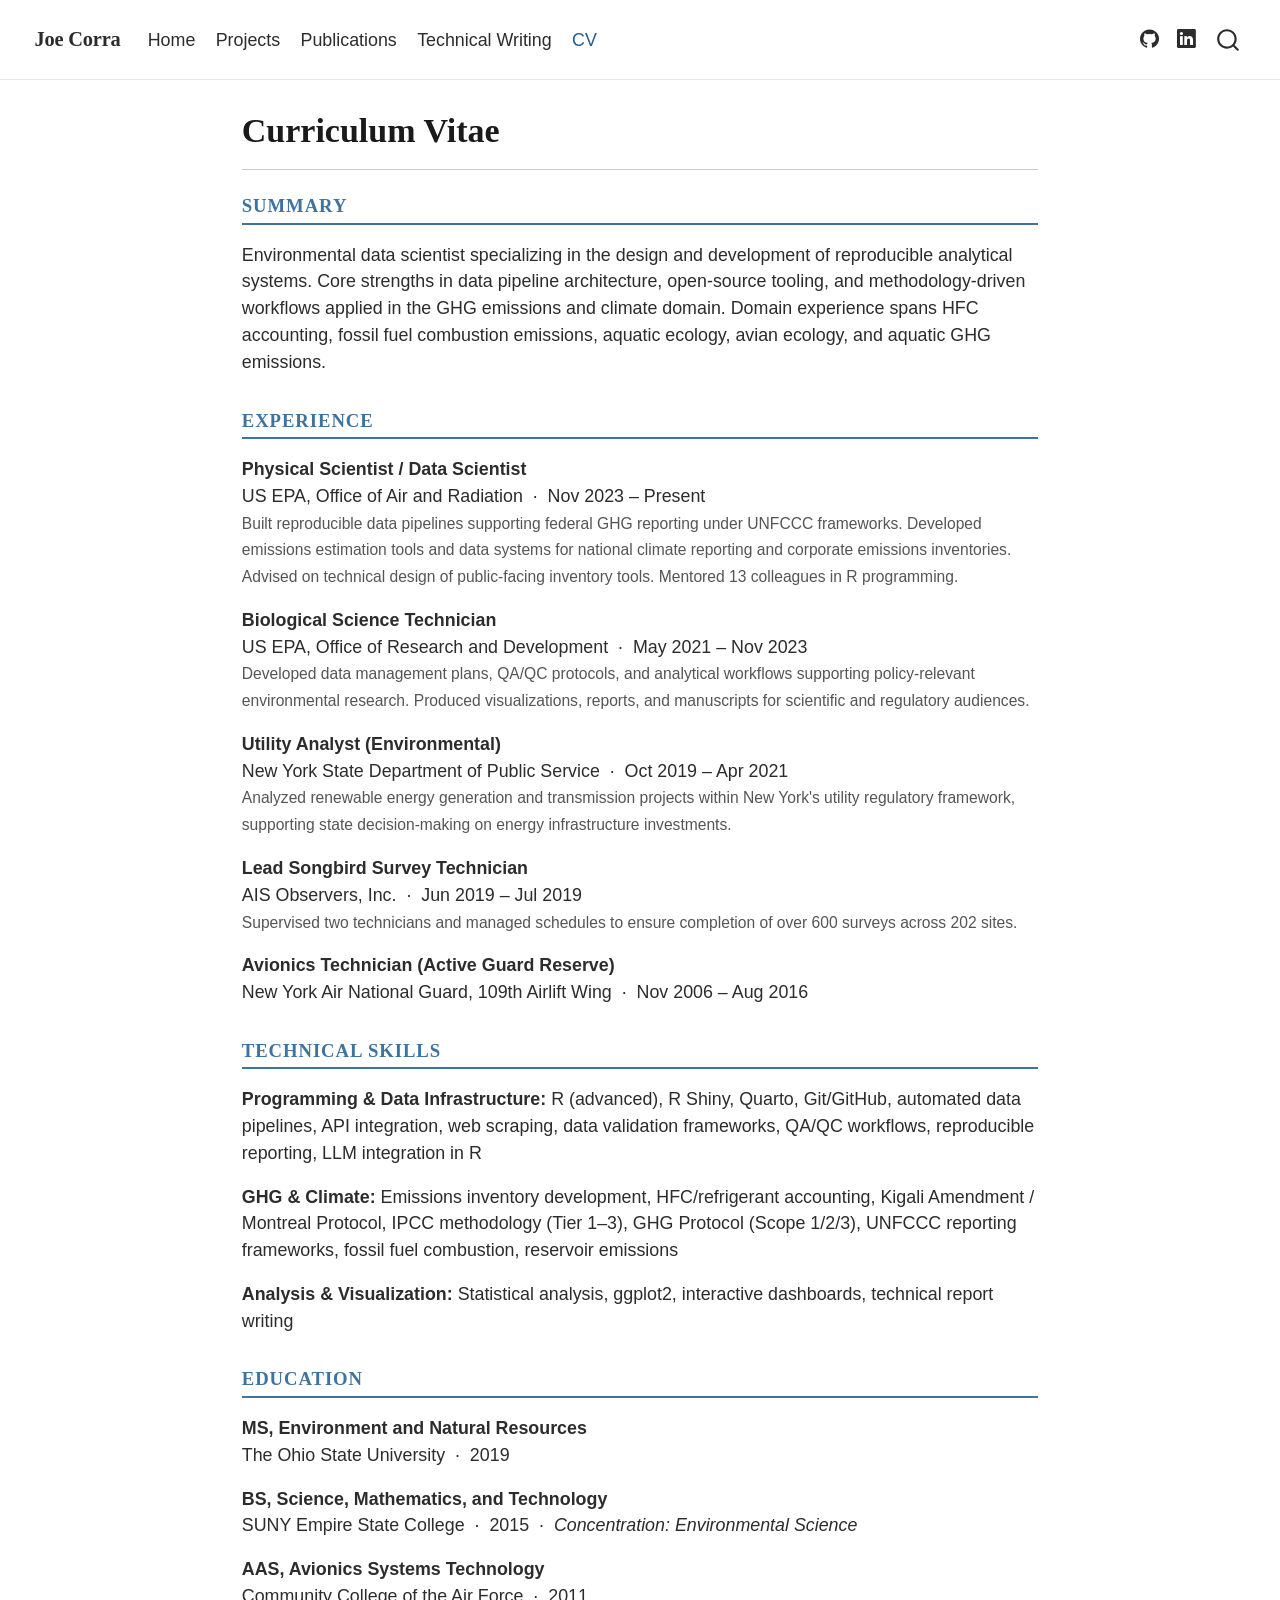
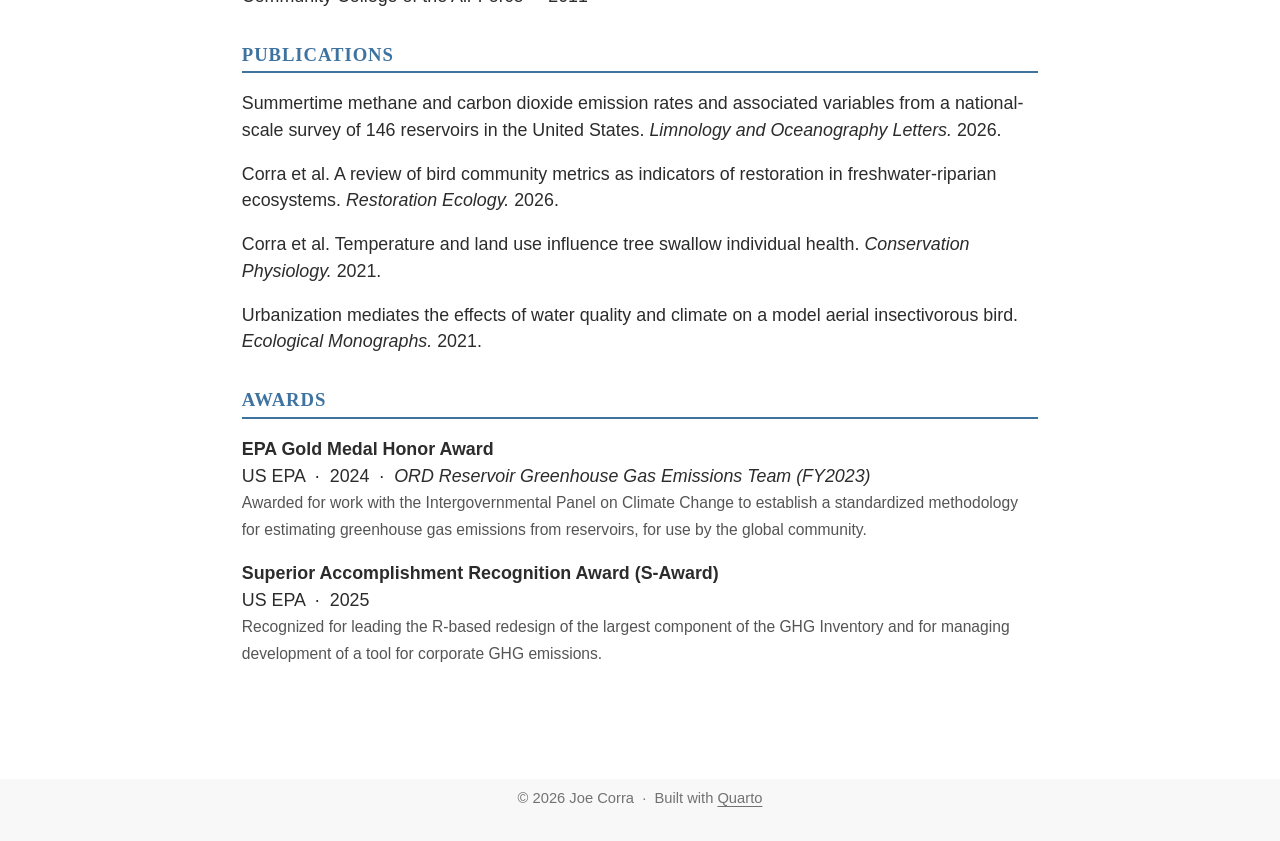
==== commit bee67323: "Built site for gh-pages" ====
--- a/cv.html
+++ b/cv.html
@@ -275,8 +275,29 @@
     <em>Conservation Physiology.</em> 2021.
   </p>
   <p>
-    Urbanization mediates the effects of water quality and climate on a model aerial 
+    Urbanization mediates the effects of water quality and climate on a model aerial
     insectivorous bird. <em>Ecological Monographs.</em> 2021.
+  </p>
+</div>
+
+<div class="cv-section">
+  <h3 class="anchored">Awards</h3>
+  <p>
+    <strong>EPA Gold Medal Honor Award</strong><br>
+    US EPA &nbsp;·&nbsp; 2024 &nbsp;·&nbsp; <em>ORD Reservoir Greenhouse Gas Emissions Team (FY2023)</em><br>
+    <span style="font-size:0.92rem; color:#555;">
+      Awarded for work with the Intergovernmental Panel on Climate Change to establish a
+      standardized methodology for estimating greenhouse gas emissions from reservoirs,
+      for use by the global community.
+    </span>
+  </p>
+  <p>
+    <strong>Superior Accomplishment Recognition Award (S-Award)</strong><br>
+    US EPA &nbsp;·&nbsp; 2025<br>
+    <span style="font-size:0.92rem; color:#555;">
+      Recognized for leading the R-based redesign of the largest component of the GHG
+      Inventory and for managing development of a tool for corporate GHG emissions.
+    </span>
   </p>
 </div>
 
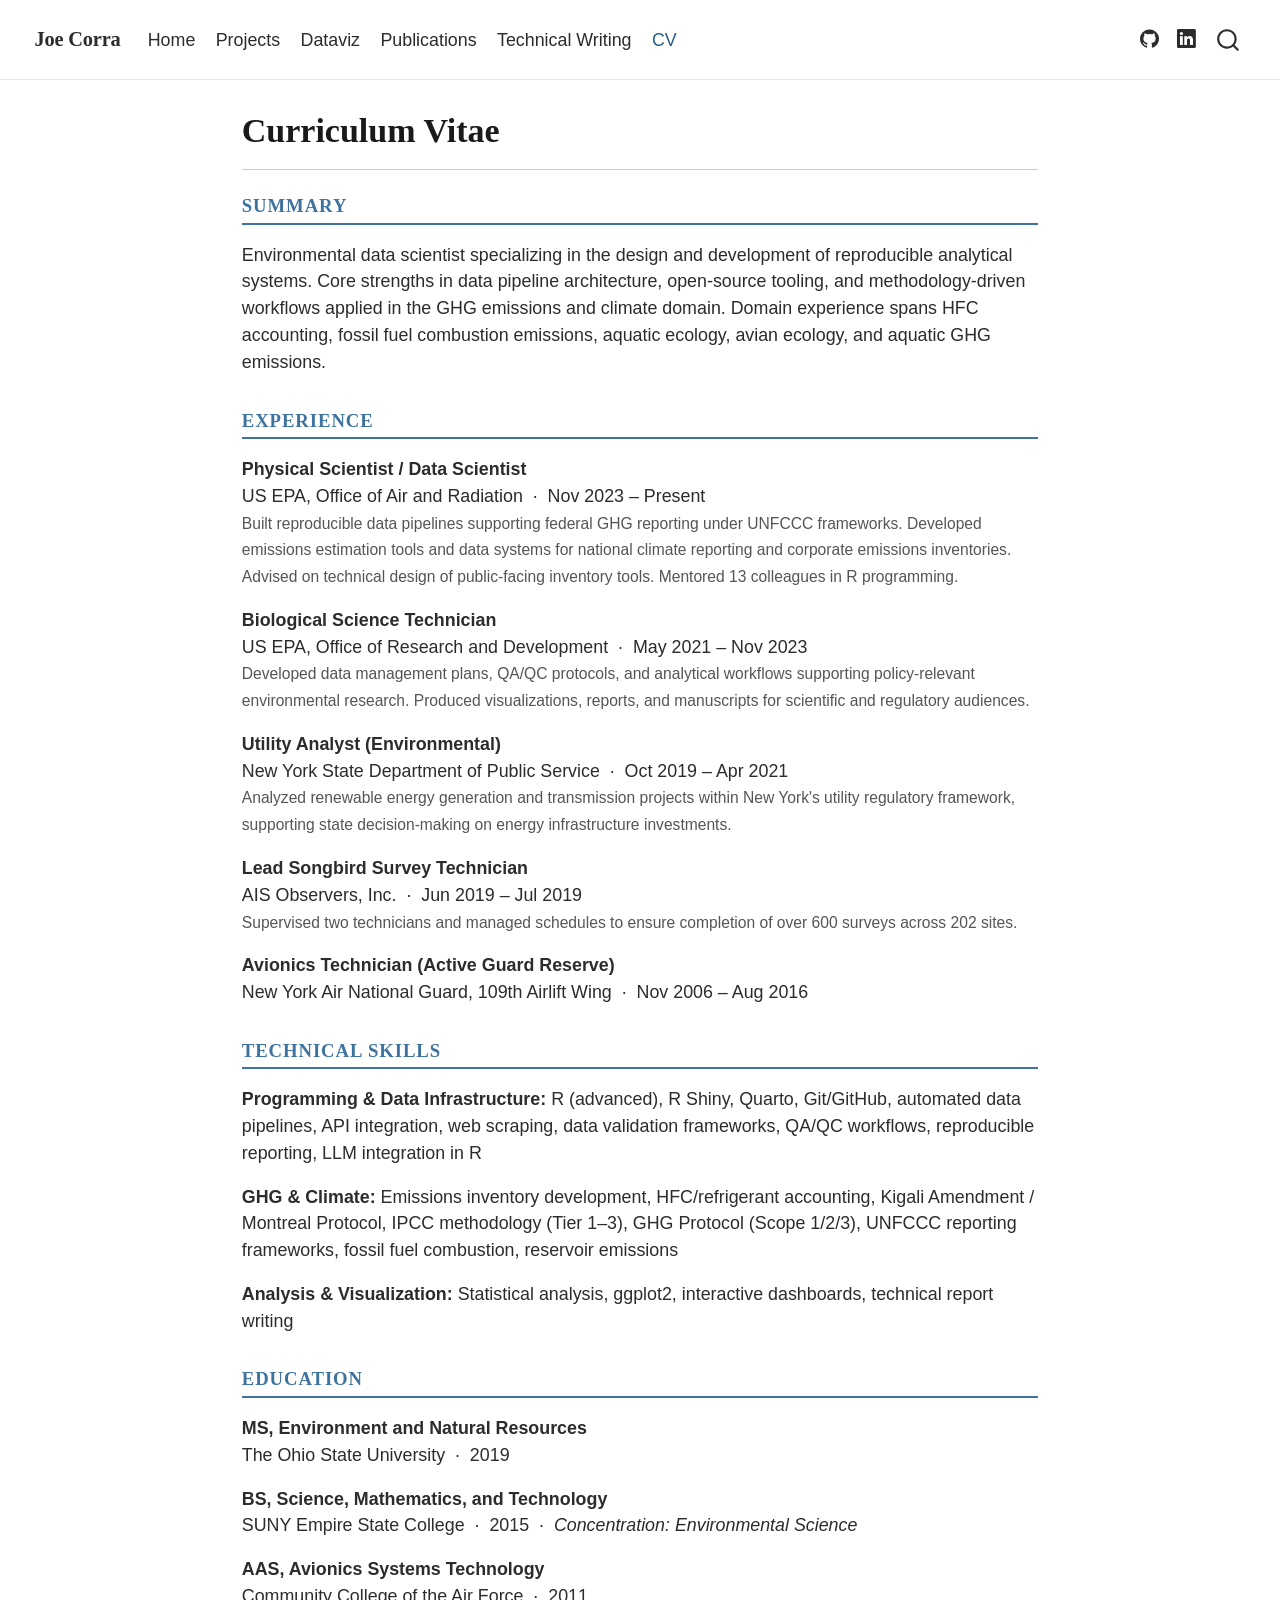
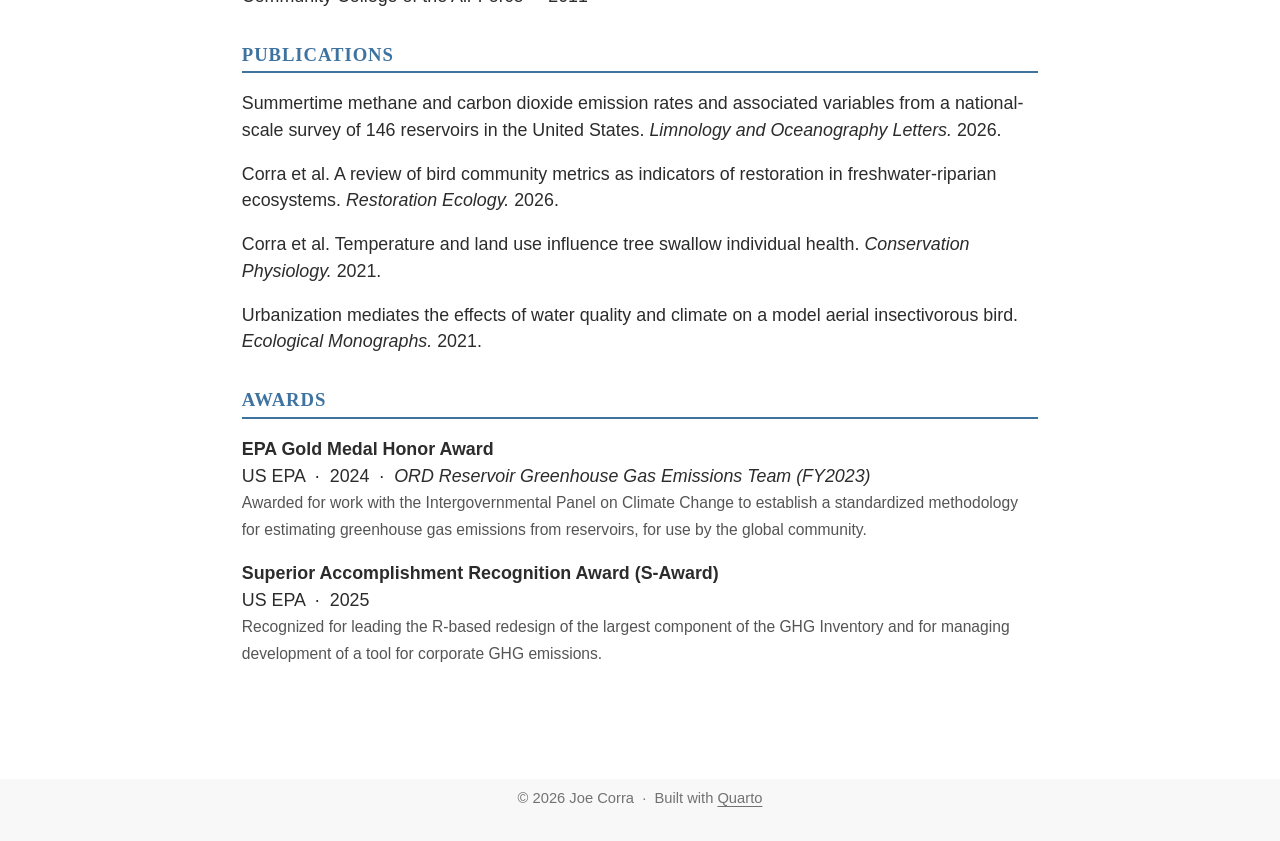
==== commit 03bbab71: "Built site for gh-pages" ====
--- a/cv.html
+++ b/cv.html
@@ -41,7 +41,7 @@
 <link href="site_libs/quarto-html/quarto-syntax-highlighting-7b89279ff1a6dce999919e0e67d4d9ec.css" rel="stylesheet" id="quarto-text-highlighting-styles">
 <script src="site_libs/bootstrap/bootstrap.min.js"></script>
 <link href="site_libs/bootstrap/bootstrap-icons.css" rel="stylesheet">
-<link href="site_libs/bootstrap/bootstrap-96ac2d035ff903fe32fe4ef6b99d6f7f.min.css" rel="stylesheet" append-hash="true" id="quarto-bootstrap" data-mode="light">
+<link href="site_libs/bootstrap/bootstrap-90ad26b1a90257e2bc5b51b3845a7a7f.min.css" rel="stylesheet" append-hash="true" id="quarto-bootstrap" data-mode="light">
 <script id="quarto-search-options" type="application/json">{
   "location": "navbar",
   "copy-button": false,
@@ -101,6 +101,10 @@
   <li class="nav-item">
     <a class="nav-link" href="./projects.html"> 
 <span class="menu-text">Projects</span></a>
+  </li>  
+  <li class="nav-item">
+    <a class="nav-link" href="./dataviz.html"> 
+<span class="menu-text">Dataviz</span></a>
   </li>  
   <li class="nav-item">
     <a class="nav-link" href="./publications.html"> 
